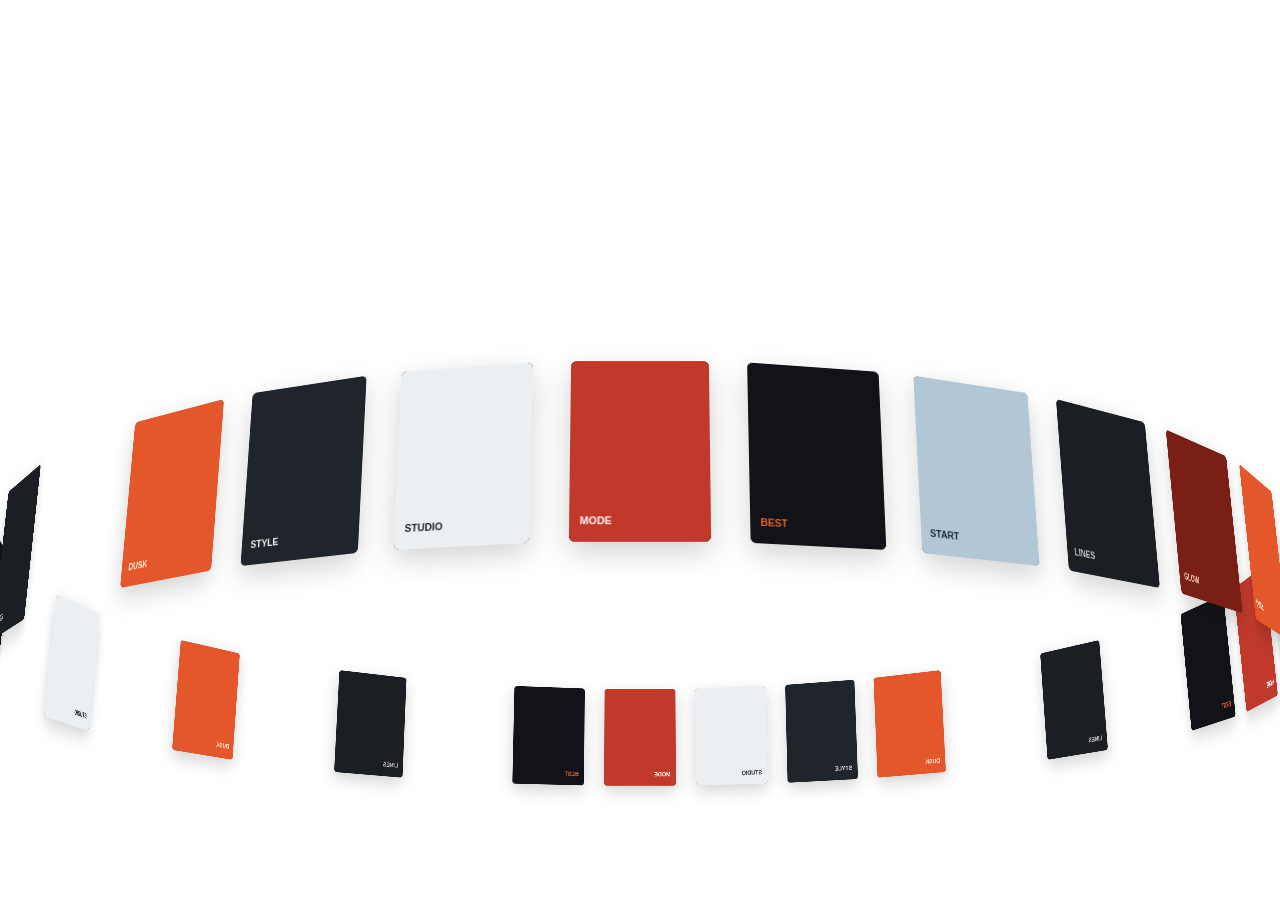
==== index.html @ c05eae0d "Add 3D ring gallery component Cards arranged in a full 360deg cylinder with rotateY/translateZ, tilt" ====
<!DOCTYPE html>
<html lang="es">
<head>
  <meta charset="UTF-8" />
  <meta name="viewport" content="width=device-width, initial-scale=1.0" />
  <title>Ring Gallery</title>
  <link rel="stylesheet" href="css/style.css" />
</head>
<body>
  <div class="gallery">
    <div class="preview" id="preview" hidden>
      <img class="preview__image" id="previewImage" alt="" />
      <p class="preview__title" id="previewTitle"></p>
    </div>

    <div class="stage">
      <div class="ring" id="ring"></div>
    </div>
  </div>

  <script src="js/ring-gallery.js"></script>
</body>
</html>
---- css/style.css ----
:root {
  --card-w: 140px;
  --card-h: 190px;
  --radius: 480px;
  --ring-tilt: 18deg;
}

* {
  box-sizing: border-box;
}

html,
body {
  height: 100%;
  margin: 0;
  background: #ffffff;
  overflow: hidden;
  font-family: -apple-system, BlinkMacSystemFont, "Segoe UI", Roboto, sans-serif;
}

.gallery {
  position: relative;
  width: 100%;
  height: 100vh;
}

/* Preview panel, top-left, shown on card hover */
.preview {
  position: absolute;
  top: 24px;
  left: 24px;
  width: 150px;
  z-index: 10;
}

.preview__image {
  display: block;
  width: 150px;
  height: 100px;
  object-fit: cover;
  border-radius: 4px;
  background: #eee;
}

.preview__title {
  margin: 8px 0 0;
  max-width: 150px;
  font-size: 13px;
  font-weight: 600;
  line-height: 1.3;
  color: #111;
  overflow: hidden;
  text-overflow: ellipsis;
  display: -webkit-box;
  -webkit-line-clamp: 2;
  -webkit-box-orient: vertical;
}

/* 3D stage */
.stage {
  width: 100%;
  height: 100%;
  display: flex;
  align-items: center;
  justify-content: center;
  perspective: 1800px;
}

.ring {
  position: relative;
  width: var(--card-w);
  height: var(--card-h);
  transform-style: preserve-3d;
  /* pushing back by --radius re-centers the cylinder of cards on the
     stage's origin, instead of bulging the front card into the camera */
  transform: rotateX(var(--ring-tilt)) translateZ(calc(var(--radius) * -1));
}

/* Positions each card around the ring; hover effects live on the child .card
   so translateZ on hover moves it outward along its own radial axis. */
.card-slot {
  position: absolute;
  top: 0;
  left: 0;
  width: var(--card-w);
  height: var(--card-h);
  transform-style: preserve-3d;
}

.card {
  width: 100%;
  height: 100%;
  border-radius: 6px;
  overflow: hidden;
  background: #111;
  box-shadow: 0 10px 30px rgba(0, 0, 0, 0.18);
  transition: transform 0.35s ease, filter 0.35s ease, box-shadow 0.35s ease;
  cursor: pointer;
}

.card img {
  width: 100%;
  height: 100%;
  object-fit: cover;
  display: block;
  pointer-events: none;
}

.card-slot:hover .card {
  transform: translateZ(34px) scale(1.06);
  filter: brightness(1.04);
  box-shadow: 0 20px 45px rgba(0, 0, 0, 0.3);
}
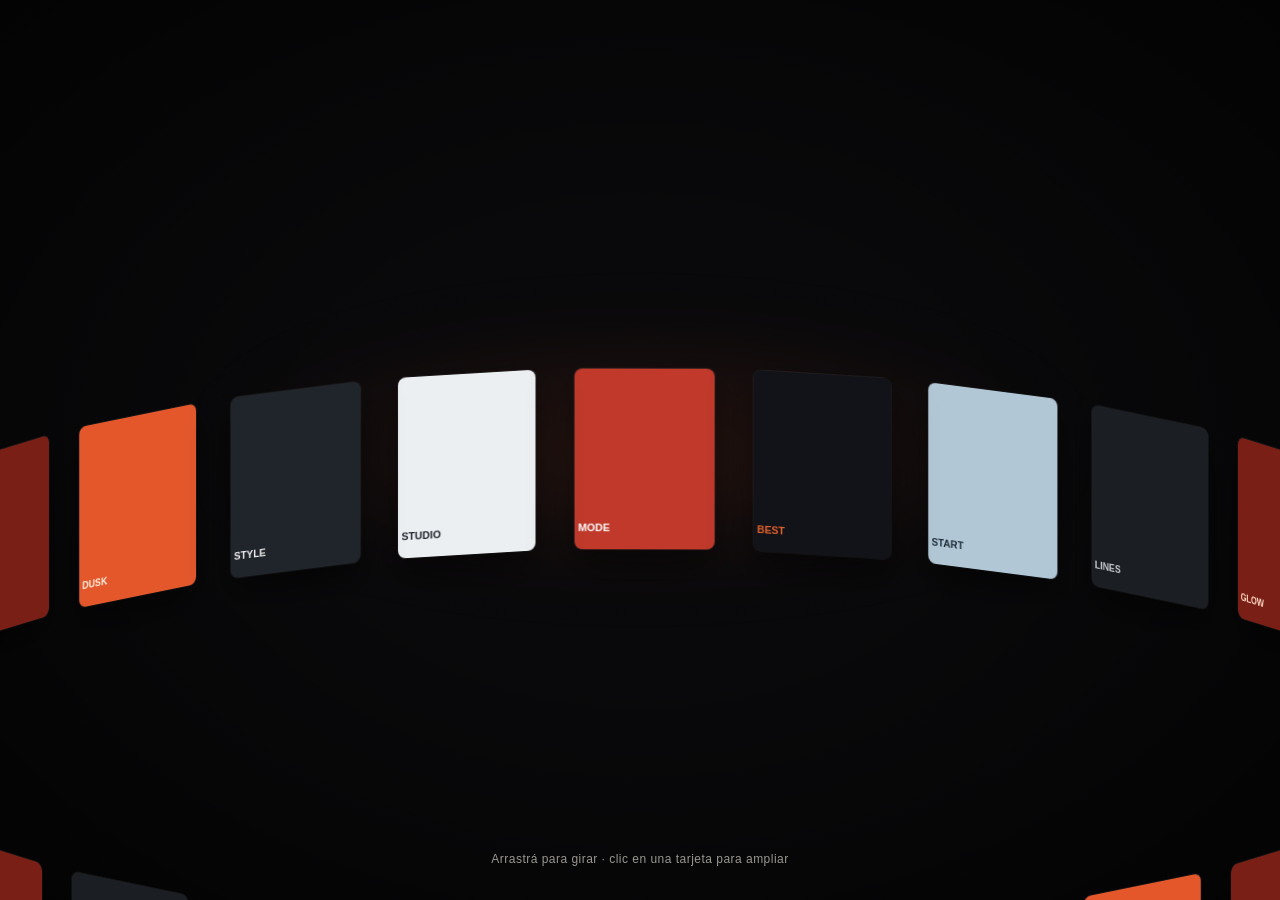
==== commit bebd0d8b: "Dark cinematic theme, drag-to-rotate ring, and card detail modal - Black background with vignette, f" ====
--- a/index.html
+++ b/index.html
@@ -7,14 +7,37 @@
   <link rel="stylesheet" href="css/style.css" />
 </head>
 <body>
-  <div class="gallery">
+  <div class="scene">
+    <div class="vignette"></div>
+    <div class="grain"></div>
+    <div class="floor-glow"></div>
+
     <div class="preview" id="preview" hidden>
       <img class="preview__image" id="previewImage" alt="" />
       <p class="preview__title" id="previewTitle"></p>
     </div>
 
-    <div class="stage">
-      <div class="ring" id="ring"></div>
+    <div class="stage" id="stage">
+      <div class="float" id="floatEl">
+        <div class="ring" id="ring">
+          <div class="ring-spin" id="ringSpin"></div>
+        </div>
+      </div>
+    </div>
+
+    <p class="hint">Arrastrá para girar · clic en una tarjeta para ampliar</p>
+
+    <div class="modal" id="modal" hidden>
+      <div class="modal__backdrop" id="modalBackdrop"></div>
+      <div class="modal__panel" role="dialog" aria-modal="true" aria-labelledby="modalTitle">
+        <img class="modal__image" id="modalImage" alt="" />
+        <div class="modal__body">
+          <p class="modal__eyebrow" id="modalEyebrow"></p>
+          <h2 class="modal__title" id="modalTitle"></h2>
+          <p class="modal__desc" id="modalDesc"></p>
+        </div>
+        <button class="modal__close" id="modalClose" aria-label="Cerrar">&times;</button>
+      </div>
     </div>
   </div>
 
--- a/css/style.css
+++ b/css/style.css
@@ -1,8 +1,14 @@
 :root {
+  --bg: #08080a;
   --card-w: 140px;
   --card-h: 190px;
   --radius: 480px;
   --ring-tilt: 18deg;
+  --text: #f2f0ea;
+  --text-dim: #9a978f;
+  --accent: #e0532c;
+  --panel-bg: rgba(255, 255, 255, 0.05);
+  --panel-border: rgba(255, 255, 255, 0.09);
 }
 
 * {
@@ -13,42 +19,106 @@
 body {
   height: 100%;
   margin: 0;
-  background: #ffffff;
+  background: var(--bg);
   overflow: hidden;
   font-family: -apple-system, BlinkMacSystemFont, "Segoe UI", Roboto, sans-serif;
-}
-
-.gallery {
+  color: var(--text);
+}
+
+@media (prefers-reduced-motion: reduce) {
+  * {
+    animation-duration: 0.001ms !important;
+    transition-duration: 0.001ms !important;
+  }
+}
+
+.scene {
   position: relative;
   width: 100%;
   height: 100vh;
 }
 
-/* Preview panel, top-left, shown on card hover */
+/* Ambient layers: vignette, film grain, a soft ember glow under the ring */
+.vignette {
+  position: absolute;
+  inset: 0;
+  pointer-events: none;
+  z-index: 1;
+  background: radial-gradient(ellipse at 50% 50%, transparent 35%, rgba(0, 0, 0, 0.75) 100%);
+}
+
+.grain {
+  position: absolute;
+  inset: 0;
+  pointer-events: none;
+  z-index: 2;
+  opacity: 0.05;
+  mix-blend-mode: overlay;
+  background-image: url("data:image/svg+xml;utf8,<svg xmlns='http://www.w3.org/2000/svg' width='120' height='120'><filter id='n'><feTurbulence type='fractalNoise' baseFrequency='0.9' numOctaves='2' stitchTiles='stitch'/></filter><rect width='100%25' height='100%25' filter='url(%23n)'/></svg>");
+}
+
+.floor-glow {
+  position: absolute;
+  left: 50%;
+  top: 50%;
+  width: 900px;
+  height: 260px;
+  margin: -130px 0 0 -450px;
+  background: radial-gradient(ellipse, rgba(224, 83, 44, 0.16), transparent 70%);
+  filter: blur(40px);
+  pointer-events: none;
+  z-index: 0;
+  animation: glow-pulse 7s ease-in-out infinite;
+}
+
+@keyframes glow-pulse {
+  0%, 100% { opacity: 0.7; transform: scale(1); }
+  50% { opacity: 1; transform: scale(1.06); }
+}
+
+.hint {
+  position: absolute;
+  bottom: 22px;
+  left: 50%;
+  transform: translateX(-50%);
+  font-size: 12px;
+  letter-spacing: 0.04em;
+  color: var(--text-dim);
+  z-index: 10;
+  pointer-events: none;
+}
+
+/* Hover preview, top-left */
 .preview {
   position: absolute;
   top: 24px;
   left: 24px;
-  width: 150px;
+  width: 160px;
   z-index: 10;
+  padding: 10px;
+  background: var(--panel-bg);
+  border: 1px solid var(--panel-border);
+  border-radius: 12px;
+  backdrop-filter: blur(16px);
+  -webkit-backdrop-filter: blur(16px);
+  pointer-events: none;
 }
 
 .preview__image {
   display: block;
-  width: 150px;
+  width: 100%;
   height: 100px;
   object-fit: cover;
-  border-radius: 4px;
-  background: #eee;
+  border-radius: 6px;
+  background: #111;
 }
 
 .preview__title {
   margin: 8px 0 0;
-  max-width: 150px;
-  font-size: 13px;
+  font-size: 12.5px;
   font-weight: 600;
-  line-height: 1.3;
-  color: #111;
+  line-height: 1.35;
+  color: var(--text);
   overflow: hidden;
   text-overflow: ellipsis;
   display: -webkit-box;
@@ -58,12 +128,24 @@
 
 /* 3D stage */
 .stage {
+  position: relative;
+  z-index: 3;
   width: 100%;
   height: 100%;
   display: flex;
   align-items: center;
   justify-content: center;
   perspective: 1800px;
+  cursor: grab;
+  touch-action: pan-y;
+}
+
+.stage.grabbing {
+  cursor: grabbing;
+}
+
+.float {
+  will-change: transform;
 }
 
 .ring {
@@ -71,13 +153,16 @@
   width: var(--card-w);
   height: var(--card-h);
   transform-style: preserve-3d;
-  /* pushing back by --radius re-centers the cylinder of cards on the
-     stage's origin, instead of bulging the front card into the camera */
-  transform: rotateX(var(--ring-tilt)) translateZ(calc(var(--radius) * -1));
-}
-
-/* Positions each card around the ring; hover effects live on the child .card
-   so translateZ on hover moves it outward along its own radial axis. */
+  will-change: transform;
+}
+
+.ring-spin {
+  position: absolute;
+  inset: 0;
+  transform-style: preserve-3d;
+  will-change: transform;
+}
+
 .card-slot {
   position: absolute;
   top: 0;
@@ -90,10 +175,12 @@
 .card {
   width: 100%;
   height: 100%;
-  border-radius: 6px;
+  border-radius: 8px;
   overflow: hidden;
   background: #111;
-  box-shadow: 0 10px 30px rgba(0, 0, 0, 0.18);
+  box-shadow:
+    0 18px 40px rgba(0, 0, 0, 0.55),
+    0 0 0 1px rgba(255, 255, 255, 0.07);
   transition: transform 0.35s ease, filter 0.35s ease, box-shadow 0.35s ease;
   cursor: pointer;
 }
@@ -108,6 +195,137 @@
 
 .card-slot:hover .card {
   transform: translateZ(34px) scale(1.06);
-  filter: brightness(1.04);
-  box-shadow: 0 20px 45px rgba(0, 0, 0, 0.3);
-}
+  filter: brightness(1.08);
+  box-shadow:
+    0 30px 60px rgba(0, 0, 0, 0.65),
+    0 0 0 1px rgba(255, 255, 255, 0.16),
+    0 0 40px rgba(255, 255, 255, 0.08);
+}
+
+/* Detail modal */
+.modal {
+  position: fixed;
+  inset: 0;
+  z-index: 100;
+  display: flex;
+  align-items: center;
+  justify-content: center;
+}
+
+.modal[hidden] {
+  display: none;
+}
+
+.modal__backdrop {
+  position: absolute;
+  inset: 0;
+  background: rgba(4, 4, 5, 0.78);
+  backdrop-filter: blur(6px);
+  -webkit-backdrop-filter: blur(6px);
+  opacity: 0;
+  transition: opacity 0.3s ease;
+}
+
+.modal__panel {
+  position: relative;
+  width: min(760px, 90vw);
+  max-height: 85vh;
+  overflow: auto;
+  display: grid;
+  grid-template-columns: minmax(0, 1.1fr) minmax(0, 1fr);
+  background: #111114;
+  border: 1px solid var(--panel-border);
+  border-radius: 16px;
+  box-shadow: 0 40px 100px rgba(0, 0, 0, 0.6);
+  opacity: 0;
+  transform: scale(0.96) translateY(10px);
+  transition: opacity 0.3s ease, transform 0.3s ease;
+}
+
+.modal.is-open .modal__backdrop {
+  opacity: 1;
+}
+
+.modal.is-open .modal__panel {
+  opacity: 1;
+  transform: scale(1) translateY(0);
+}
+
+.modal__image {
+  width: 100%;
+  height: 100%;
+  min-height: 260px;
+  object-fit: cover;
+  display: block;
+}
+
+.modal__body {
+  padding: 32px 30px;
+  display: flex;
+  flex-direction: column;
+  justify-content: center;
+  gap: 10px;
+}
+
+.modal__eyebrow {
+  margin: 0;
+  font-size: 11px;
+  font-weight: 700;
+  letter-spacing: 0.14em;
+  color: var(--accent);
+}
+
+.modal__title {
+  margin: 0;
+  font-family: ui-serif, Georgia, "Times New Roman", serif;
+  font-size: 26px;
+  font-weight: 500;
+  line-height: 1.25;
+  color: var(--text);
+  text-wrap: balance;
+}
+
+.modal__desc {
+  margin: 4px 0 0;
+  font-size: 14.5px;
+  line-height: 1.6;
+  color: var(--text-dim);
+  max-width: 42ch;
+}
+
+.modal__close {
+  position: absolute;
+  top: 14px;
+  right: 14px;
+  width: 34px;
+  height: 34px;
+  display: flex;
+  align-items: center;
+  justify-content: center;
+  border-radius: 50%;
+  border: 1px solid var(--panel-border);
+  background: rgba(0, 0, 0, 0.35);
+  color: var(--text);
+  font-size: 18px;
+  line-height: 1;
+  cursor: pointer;
+}
+
+.modal__close:hover {
+  background: rgba(255, 255, 255, 0.1);
+}
+
+.modal__close:focus-visible,
+.card:focus-visible {
+  outline: 2px solid var(--accent);
+  outline-offset: 2px;
+}
+
+@media (max-width: 640px) {
+  .modal__panel {
+    grid-template-columns: 1fr;
+  }
+  .modal__image {
+    min-height: 200px;
+  }
+}
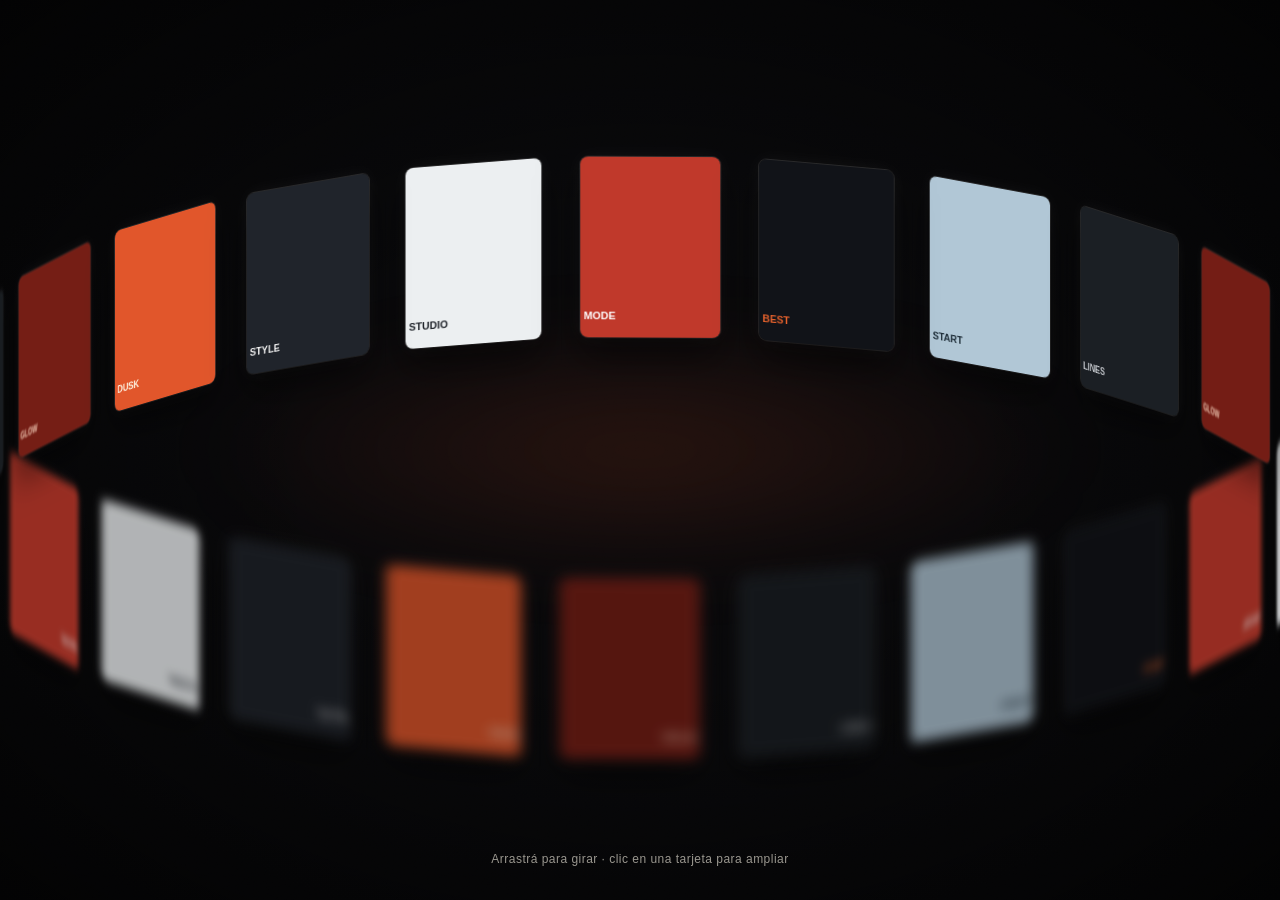
==== commit ca8aee60: "Smaller ring, sharper focus cluster, and a marquee-style detail modal - Drop card count 32->24, whic" ====
--- a/index.html
+++ b/index.html
@@ -29,14 +29,21 @@
 
     <div class="modal" id="modal" hidden>
       <div class="modal__backdrop" id="modalBackdrop"></div>
-      <div class="modal__panel" role="dialog" aria-modal="true" aria-labelledby="modalTitle">
-        <img class="modal__image" id="modalImage" alt="" />
-        <div class="modal__body">
-          <p class="modal__eyebrow" id="modalEyebrow"></p>
-          <h2 class="modal__title" id="modalTitle"></h2>
-          <p class="modal__desc" id="modalDesc"></p>
+      <div class="marquee">
+        <div class="marquee__bulbs marquee__bulbs--top" id="bulbsTop"></div>
+        <div class="marquee__bulbs marquee__bulbs--bottom" id="bulbsBottom"></div>
+        <div class="marquee__bulbs marquee__bulbs--left" id="bulbsLeft"></div>
+        <div class="marquee__bulbs marquee__bulbs--right" id="bulbsRight"></div>
+
+        <div class="modal__panel" role="dialog" aria-modal="true" aria-labelledby="modalTitle">
+          <img class="modal__image" id="modalImage" alt="" />
+          <div class="modal__body">
+            <p class="modal__eyebrow" id="modalEyebrow"></p>
+            <h2 class="modal__title" id="modalTitle"></h2>
+            <p class="modal__desc" id="modalDesc"></p>
+          </div>
+          <button class="modal__close" id="modalClose" aria-label="Cerrar">&times;</button>
         </div>
-        <button class="modal__close" id="modalClose" aria-label="Cerrar">&times;</button>
       </div>
     </div>
   </div>
--- a/css/style.css
+++ b/css/style.css
@@ -170,6 +170,7 @@
   width: var(--card-w);
   height: var(--card-h);
   transform-style: preserve-3d;
+  will-change: filter;
 }
 
 .card {
@@ -180,7 +181,8 @@
   background: #111;
   box-shadow:
     0 18px 40px rgba(0, 0, 0, 0.55),
-    0 0 0 1px rgba(255, 255, 255, 0.07);
+    0 0 0 1px rgba(255, 255, 255, 0.13),
+    0 0 20px rgba(255, 255, 255, 0.05);
   transition: transform 0.35s ease, filter 0.35s ease, box-shadow 0.35s ease;
   cursor: pointer;
 }
@@ -194,8 +196,10 @@
 }
 
 .card-slot:hover .card {
-  transform: translateZ(34px) scale(1.06);
-  filter: brightness(1.08);
+  /* the toward-camera "pop" is done via the slot's own translateZ in JS,
+     not here — filter/transform on .card-slot forces transform-style:flat
+     on its children, which would silently cancel a translateZ set here */
+  transform: scale(1.06);
   box-shadow:
     0 30px 60px rgba(0, 0, 0, 0.65),
     0 0 0 1px rgba(255, 255, 255, 0.16),
@@ -226,29 +230,91 @@
   transition: opacity 0.3s ease;
 }
 
+/* Marquee frame: a cinema light-up sign around the detail panel */
+.marquee {
+  position: relative;
+  width: min(820px, 92vw);
+  max-height: 90vh;
+  padding: 34px 30px;
+  background:
+    radial-gradient(ellipse at 50% 0%, rgba(255, 180, 90, 0.08), transparent 60%),
+    linear-gradient(155deg, #2b1c10, #16100a 55%, #0d0906);
+  border-radius: 14px;
+  box-shadow:
+    0 50px 120px rgba(0, 0, 0, 0.7),
+    inset 0 0 0 1px rgba(255, 200, 130, 0.12);
+  opacity: 0;
+  transform: scale(0.96) translateY(10px);
+  transition: opacity 0.3s ease, transform 0.3s ease;
+}
+
+.modal.is-open .modal__backdrop {
+  opacity: 1;
+}
+
+.modal.is-open .marquee {
+  opacity: 1;
+  transform: scale(1) translateY(0);
+}
+
+.marquee__bulbs {
+  position: absolute;
+  display: flex;
+  pointer-events: none;
+}
+
+.marquee__bulbs--top,
+.marquee__bulbs--bottom {
+  left: 30px;
+  right: 30px;
+  justify-content: space-between;
+}
+
+.marquee__bulbs--top {
+  top: 12px;
+}
+
+.marquee__bulbs--bottom {
+  bottom: 12px;
+}
+
+.marquee__bulbs--left,
+.marquee__bulbs--right {
+  top: 34px;
+  bottom: 34px;
+  flex-direction: column;
+  justify-content: space-between;
+}
+
+.marquee__bulbs--left {
+  left: 12px;
+}
+
+.marquee__bulbs--right {
+  right: 12px;
+}
+
+.marquee__bulbs .bulb {
+  width: 10px;
+  height: 10px;
+  border-radius: 50%;
+  background: radial-gradient(circle at 35% 30%, #fff8e0 0%, #ffd27a 40%, #d98a1f 70%, #7a4a12 100%);
+  box-shadow:
+    0 0 6px 2px rgba(255, 185, 90, 0.85),
+    0 0 16px 6px rgba(255, 140, 30, 0.4);
+}
+
 .modal__panel {
   position: relative;
-  width: min(760px, 90vw);
-  max-height: 85vh;
+  width: 100%;
+  max-height: calc(90vh - 68px);
   overflow: auto;
   display: grid;
   grid-template-columns: minmax(0, 1.1fr) minmax(0, 1fr);
-  background: #111114;
-  border: 1px solid var(--panel-border);
-  border-radius: 16px;
-  box-shadow: 0 40px 100px rgba(0, 0, 0, 0.6);
-  opacity: 0;
-  transform: scale(0.96) translateY(10px);
-  transition: opacity 0.3s ease, transform 0.3s ease;
-}
-
-.modal.is-open .modal__backdrop {
-  opacity: 1;
-}
-
-.modal.is-open .modal__panel {
-  opacity: 1;
-  transform: scale(1) translateY(0);
+  background: #0c0c0e;
+  border: 1px solid rgba(255, 200, 130, 0.18);
+  border-radius: 8px;
+  box-shadow: inset 0 0 40px rgba(0, 0, 0, 0.5);
 }
 
 .modal__image {
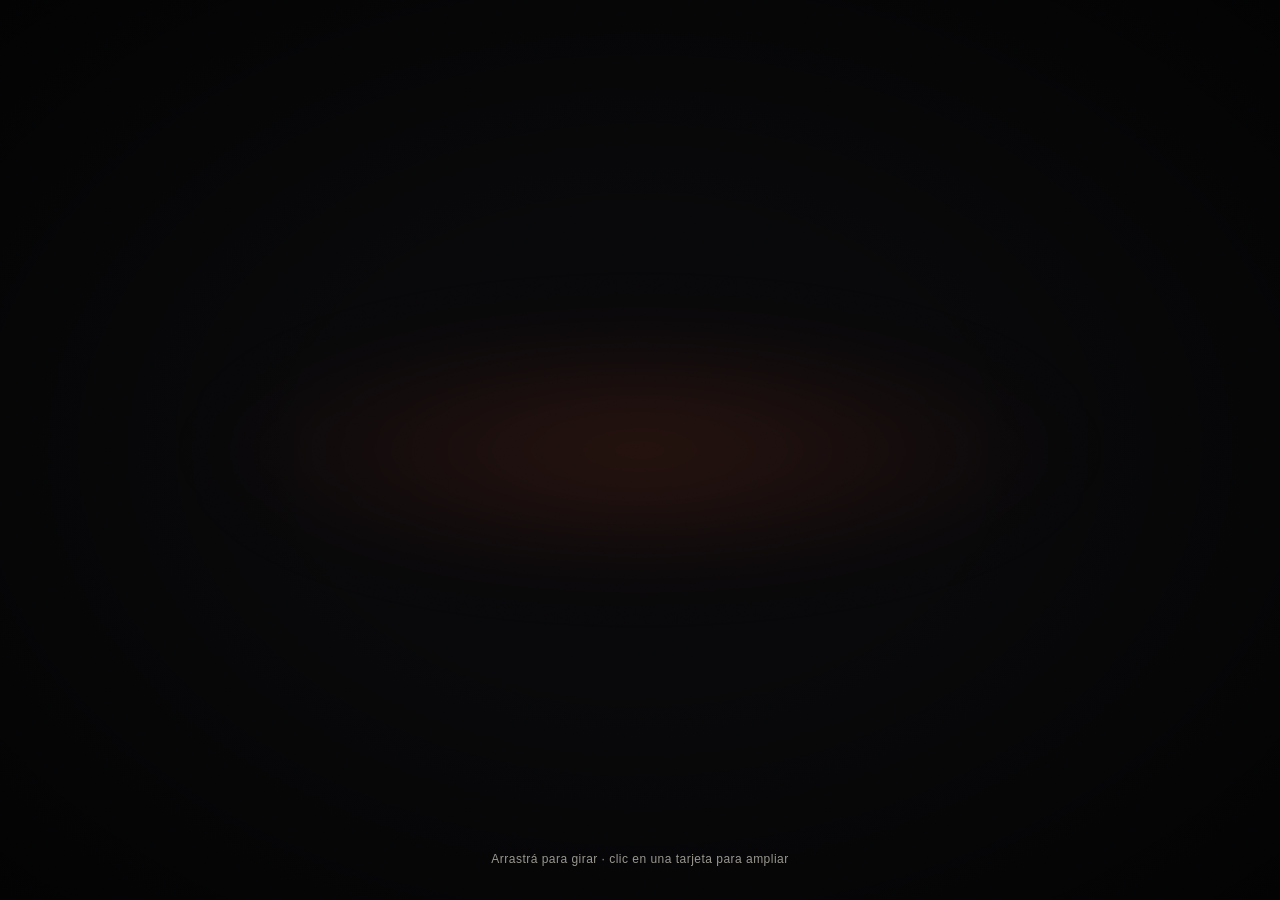
==== commit 804d4409: "Make the marquee frame read as a physical light-up sign - Give each bulb glass-like shading (hotspot" ====
--- a/index.html
+++ b/index.html
@@ -34,15 +34,26 @@
         <div class="marquee__bulbs marquee__bulbs--bottom" id="bulbsBottom"></div>
         <div class="marquee__bulbs marquee__bulbs--left" id="bulbsLeft"></div>
         <div class="marquee__bulbs marquee__bulbs--right" id="bulbsRight"></div>
+        <span class="bulb marquee__corner marquee__corner--tl"></span>
+        <span class="bulb marquee__corner marquee__corner--tr"></span>
+        <span class="bulb marquee__corner marquee__corner--bl"></span>
+        <span class="bulb marquee__corner marquee__corner--br"></span>
 
-        <div class="modal__panel" role="dialog" aria-modal="true" aria-labelledby="modalTitle">
-          <img class="modal__image" id="modalImage" alt="" />
-          <div class="modal__body">
-            <p class="modal__eyebrow" id="modalEyebrow"></p>
-            <h2 class="modal__title" id="modalTitle"></h2>
-            <p class="modal__desc" id="modalDesc"></p>
+        <div class="marquee__bezel">
+          <span class="marquee__rivet marquee__rivet--tl"></span>
+          <span class="marquee__rivet marquee__rivet--tr"></span>
+          <span class="marquee__rivet marquee__rivet--bl"></span>
+          <span class="marquee__rivet marquee__rivet--br"></span>
+
+          <div class="modal__panel" role="dialog" aria-modal="true" aria-labelledby="modalTitle">
+            <img class="modal__image" id="modalImage" alt="" />
+            <div class="modal__body">
+              <p class="modal__eyebrow" id="modalEyebrow"></p>
+              <h2 class="modal__title" id="modalTitle"></h2>
+              <p class="modal__desc" id="modalDesc"></p>
+            </div>
+            <button class="modal__close" id="modalClose" aria-label="Cerrar">&times;</button>
           </div>
-          <button class="modal__close" id="modalClose" aria-label="Cerrar">&times;</button>
         </div>
       </div>
     </div>
--- a/css/style.css
+++ b/css/style.css
@@ -230,18 +230,25 @@
   transition: opacity 0.3s ease;
 }
 
-/* Marquee frame: a cinema light-up sign around the detail panel */
+/* Marquee frame: a cinema light-up sign around the detail panel.
+   Three layers: (1) .marquee — the brushed-metal shell the bulbs sit on,
+   (2) .marquee__bezel — a recessed groove that catches light like stamped
+   metal, (3) .modal__panel — the dark screen inside. */
 .marquee {
   position: relative;
   width: min(820px, 92vw);
   max-height: 90vh;
-  padding: 34px 30px;
+  padding: 32px 28px;
   background:
-    radial-gradient(ellipse at 50% 0%, rgba(255, 180, 90, 0.08), transparent 60%),
-    linear-gradient(155deg, #2b1c10, #16100a 55%, #0d0906);
-  border-radius: 14px;
+    radial-gradient(ellipse at 50% 0%, rgba(255, 180, 90, 0.12), transparent 55%),
+    linear-gradient(160deg, rgba(255, 255, 255, 0.07), transparent 22%),
+    repeating-linear-gradient(128deg, rgba(255, 255, 255, 0.025) 0 2px, transparent 2px 6px),
+    linear-gradient(155deg, #3c2a15, #1c130a 55%, #0d0906);
+  border-radius: 12px;
   box-shadow:
     0 50px 120px rgba(0, 0, 0, 0.7),
+    inset 0 2px 2px rgba(255, 255, 255, 0.1),
+    inset 0 -3px 6px rgba(0, 0, 0, 0.55),
     inset 0 0 0 1px rgba(255, 200, 130, 0.12);
   opacity: 0;
   transform: scale(0.96) translateY(10px);
@@ -271,49 +278,116 @@
 }
 
 .marquee__bulbs--top {
-  top: 12px;
+  top: 11px;
 }
 
 .marquee__bulbs--bottom {
-  bottom: 12px;
+  bottom: 11px;
 }
 
 .marquee__bulbs--left,
 .marquee__bulbs--right {
-  top: 34px;
-  bottom: 34px;
+  top: 32px;
+  bottom: 32px;
   flex-direction: column;
   justify-content: space-between;
 }
 
 .marquee__bulbs--left {
-  left: 12px;
+  left: 11px;
 }
 
 .marquee__bulbs--right {
-  right: 12px;
-}
-
-.marquee__bulbs .bulb {
-  width: 10px;
-  height: 10px;
+  right: 11px;
+}
+
+.marquee__corner {
+  position: absolute;
+  z-index: 1;
+}
+
+.marquee__corner--tl {
+  top: 11px;
+  left: 11px;
+}
+
+.marquee__corner--tr {
+  top: 11px;
+  right: 11px;
+}
+
+.marquee__corner--bl {
+  bottom: 11px;
+  left: 11px;
+}
+
+.marquee__corner--br {
+  bottom: 11px;
+  right: 11px;
+}
+
+/* Each bulb is a little glass dome: a bright hotspot, a warm glass body,
+   a dark rim where it meets the socket, and a soft two-layer bloom. */
+.bulb {
+  display: block;
+  width: 11px;
+  height: 11px;
   border-radius: 50%;
-  background: radial-gradient(circle at 35% 30%, #fff8e0 0%, #ffd27a 40%, #d98a1f 70%, #7a4a12 100%);
+  background: radial-gradient(circle at 35% 28%, #fffdf2 0%, #ffe19a 22%, #ffb64a 48%, #d9791c 72%, #5c3410 100%);
   box-shadow:
-    0 0 6px 2px rgba(255, 185, 90, 0.85),
-    0 0 16px 6px rgba(255, 140, 30, 0.4);
-}
+    inset -1px -1px 2px rgba(0, 0, 0, 0.55),
+    inset 1px 1px 1px rgba(255, 255, 255, 0.55),
+    0 0 6px 2px rgba(255, 180, 70, 0.9),
+    0 0 18px 7px rgba(255, 130, 20, 0.4);
+}
+
+@keyframes bulb-flicker {
+  0%, 100% { opacity: 1; }
+  50% { opacity: 0.82; }
+}
+
+@media (prefers-reduced-motion: no-preference) {
+  .bulb {
+    animation: bulb-flicker 2.6s ease-in-out infinite;
+    animation-delay: var(--flicker-delay, 0s);
+  }
+}
+
+/* Stamped-metal bezel between the bulb frame and the dark screen, plus the
+   four corner rivets that hold it — the detail that sells "real object". */
+.marquee__bezel {
+  position: relative;
+  padding: 9px;
+  border-radius: 8px;
+  background: linear-gradient(155deg, #4d3419 0%, #2a1c0f 45%, #17100a 100%);
+  box-shadow:
+    inset 0 2px 3px rgba(255, 255, 255, 0.18),
+    inset 0 -2px 4px rgba(0, 0, 0, 0.65);
+}
+
+.marquee__rivet {
+  position: absolute;
+  width: 6px;
+  height: 6px;
+  border-radius: 50%;
+  background: radial-gradient(circle at 35% 30%, #f0d9a8, #96702c 55%, #3a2510 100%);
+  box-shadow: 0 1px 1px rgba(0, 0, 0, 0.6), inset 0 0 1px rgba(255, 255, 255, 0.5);
+}
+
+.marquee__rivet--tl { top: 4px; left: 4px; }
+.marquee__rivet--tr { top: 4px; right: 4px; }
+.marquee__rivet--bl { bottom: 4px; left: 4px; }
+.marquee__rivet--br { bottom: 4px; right: 4px; }
 
 .modal__panel {
   position: relative;
   width: 100%;
-  max-height: calc(90vh - 68px);
+  max-height: calc(90vh - 86px);
   overflow: auto;
   display: grid;
   grid-template-columns: minmax(0, 1.1fr) minmax(0, 1fr);
   background: #0c0c0e;
-  border: 1px solid rgba(255, 200, 130, 0.18);
-  border-radius: 8px;
+  border-radius: 5px;
   box-shadow: inset 0 0 40px rgba(0, 0, 0, 0.5);
 }
 
